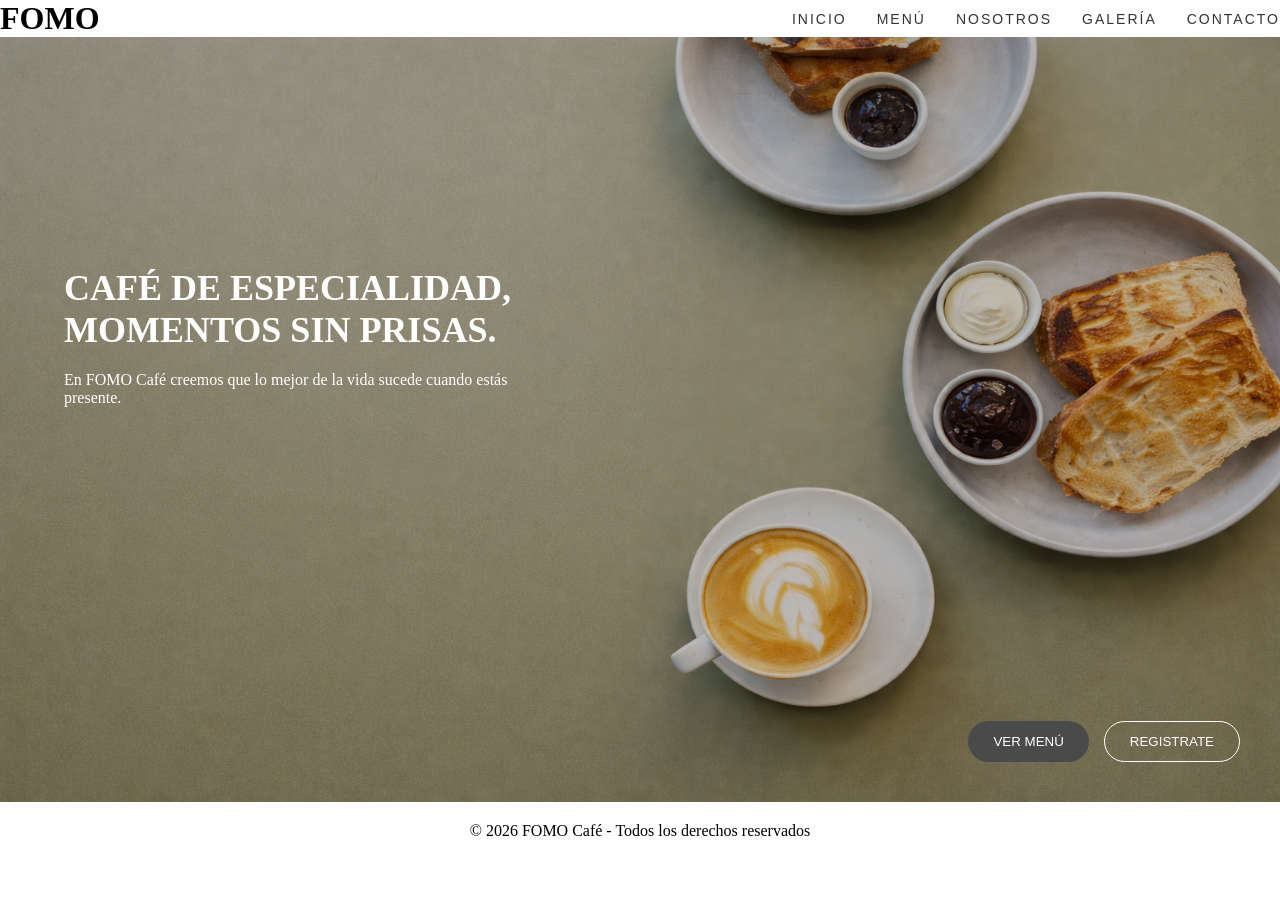
==== proyecto pagina web/FOMO/index.html @ 281b7c55 "Add files via upload" ====
<!DOCTYPE html>
<html lang="es">

<head>
    <meta charset="UTF-8">
    <meta name="viewport" content="width=device-width, initial-scale=1.0">
    <title>FOMO Café</title>

    <link href="https://fonts.googleapis.com/css2?family=Alice&family=Glacial+Indifference&display=swap"
        rel="stylesheet">

    <link rel="stylesheet" href="styles.css">
</head>

<body>

    <header class="header">
        <div class="container nav">
            <h1 class="logo">FOMO</h1>
            <nav>
                <a href="#">INICIO</a>
                <a href="#">MENÚ</a>
                <a href="#">NOSOTROS</a>
                <a href="#">GALERÍA</a>
                <a href="#">CONTACTO</a>
            </nav>
        </div>
    </header>

    <main>

        <section class="hero">
            <img src="img/cafe.png" class="fondo" alt="Fondo">
            <div class="overlay"></div>

            <div class="hero-content">
                <h2>CAFÉ DE ESPECIALIDAD,<br> MOMENTOS SIN PRISAS.</h2>
                <p>En FOMO Café creemos que lo mejor de la vida sucede cuando estás presente.</p>
            </div>



            <div class="buttons">
                <button class="btn-primary">VER MENÚ</button>
                <button class="btn-secondary">REGISTRATE</button>
            </div>

            }

        </section>

    </main>

    <footer>
        <p>© 2026 FOMO Café - Todos los derechos reservados</p>
    </footer>


</body>

</html>
---- proyecto pagina web/FOMO/styles.css ----
* {
     margin: 0;
     padding: 0;
     box-sizing: border-box;
 }

 .hero {
     position: relative;
     height: 85vh;
 }

 .fondo {
     position: absolute;
     width: 100%;
     height: 100%;
 }

 .hero-content {
     position: absolute;
     top: 30%;
     left: 5%;
     color: white;
     max-width: 500px;
 }

 .buttons {
     position: absolute;
     bottom: 40px;
     right: 40px;
     display: flex;
     gap: 15px;
 }

 .overlay {
     position: absolute;
     width: 100%;
     height: 100%;
     background: rgba(0, 0, 0, 0.25);
 }

 .hero h2 {
     font-size: 36px;
     margin-bottom: 20px;
 }

 .hero p {
     font-size: 16px;
     margin-bottom: 25px;
 }

 .btn-primary {
     padding: 12px 25px;
     background: #4a4a4a;
     border: none;
     color: white;
     border-radius: 25px;

 }

 .btn-secondary {
     padding: 12px 25px;
     background: transparent;
     border: 1px solid white;
     color: white;
     border-radius: 25px;
 }

 nav {
     display: flex;
     justify-content: flex-end;
     width: 100%;
     gap: 30px;
 }

 .container.nav {
     display: flex;
     align-items: center;
 }

 nav a {
     text-decoration: none;
     color: #333;
     font-family: 'Glacial Indifference', sans-serif;
     font-size: 14px;
     letter-spacing: 2px;
 }

 footer {
     text-align: center;
     padding: 20px;
 }

 @media (max-width: 768px) {
     .hero {
         height: 100vh;
     }

     .hero-content {
         top: 20%;
         left: 5%;
         right: 5%;
         max-width: 100%;
         text-align: center;
     }

     .hero h2 {
         font-size: 28px;
     }

     .buttons {
         position: relative;
         bottom: 0;
         right: 0;
         margin-top: 30px;
         flex-direction: column;
         align-items: center;
         width: 100%;
     }

     .btn-primary,
     .btn-secondary {
         width: 80%;
         text-align: center;
     }

     nav {
         display: none;

     }
 }

 @media (min-width: 769px) and (max-width: 1024px) {
     .hero h2 {
         font-size: 32px;
     }

     .hero-content {
         max-width: 400px;
     }

     .buttons {
         bottom: 30px;
         right: 30px;
     }
 }
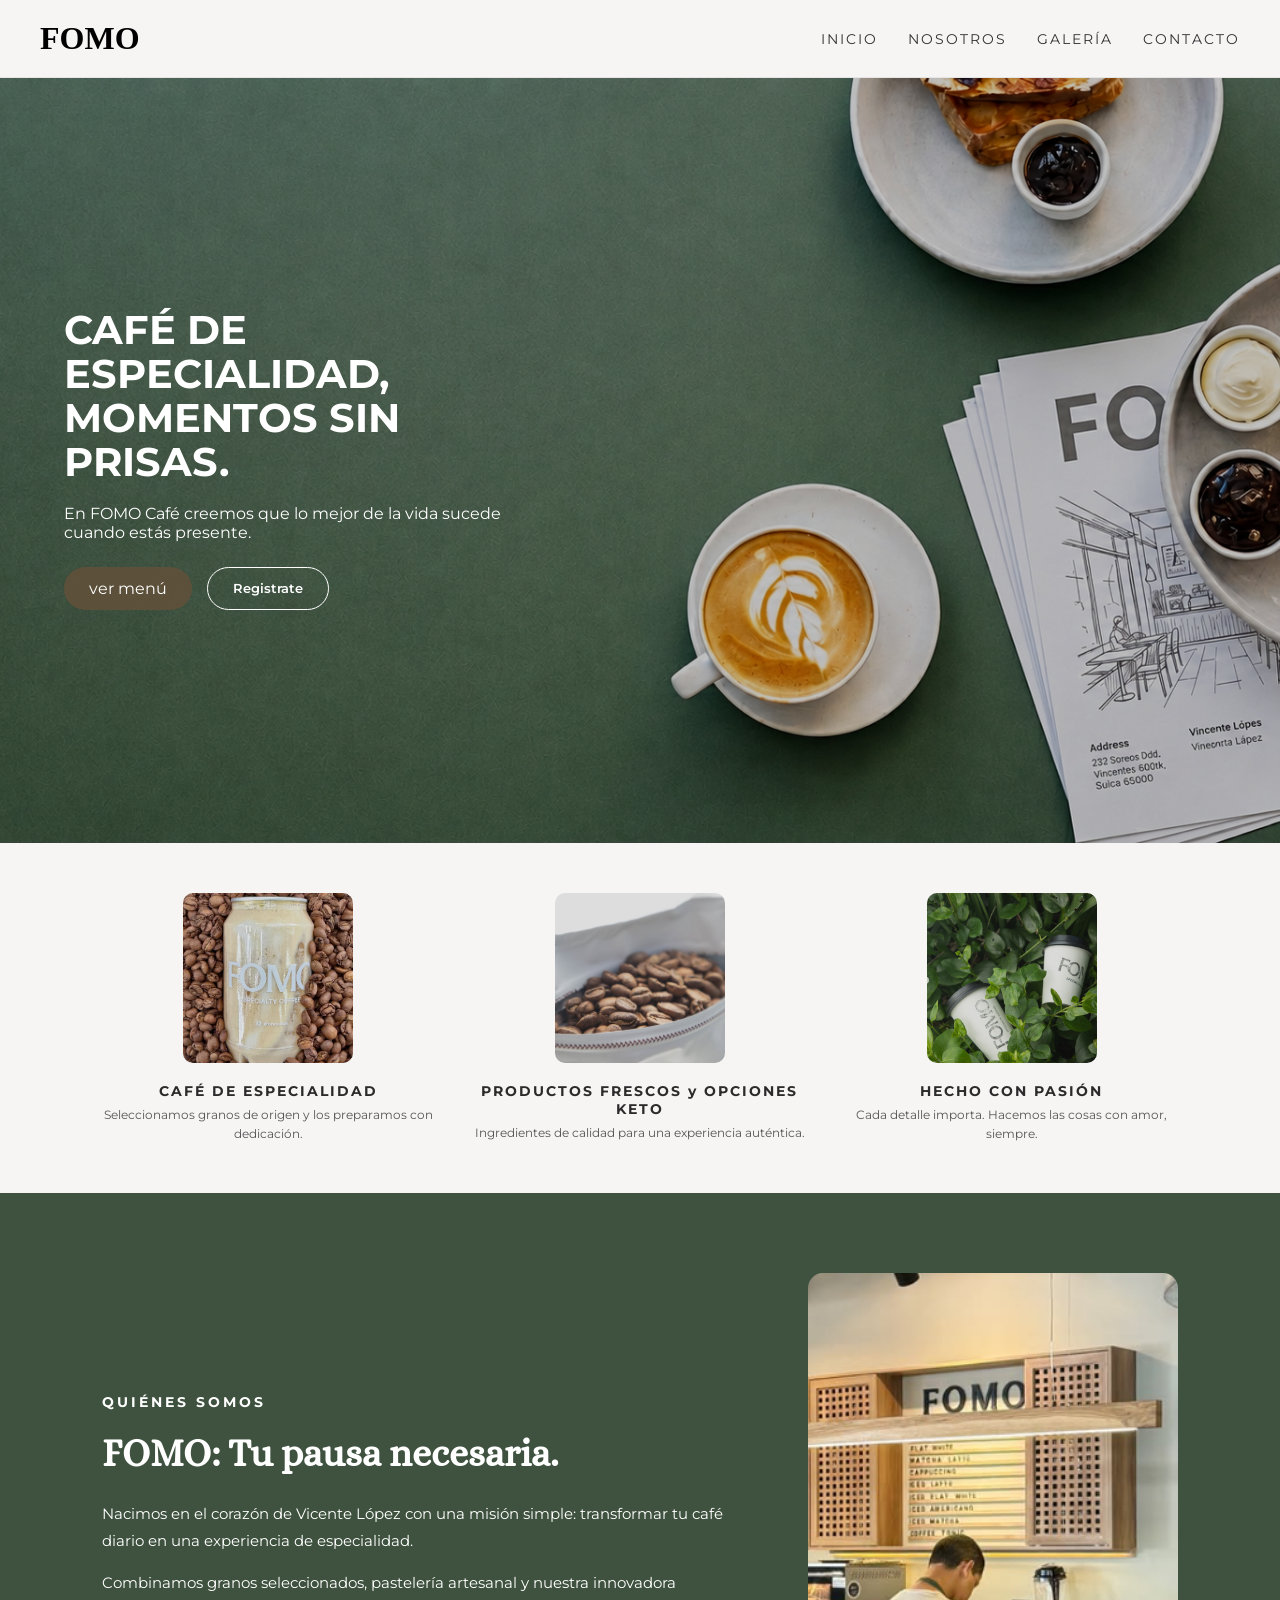
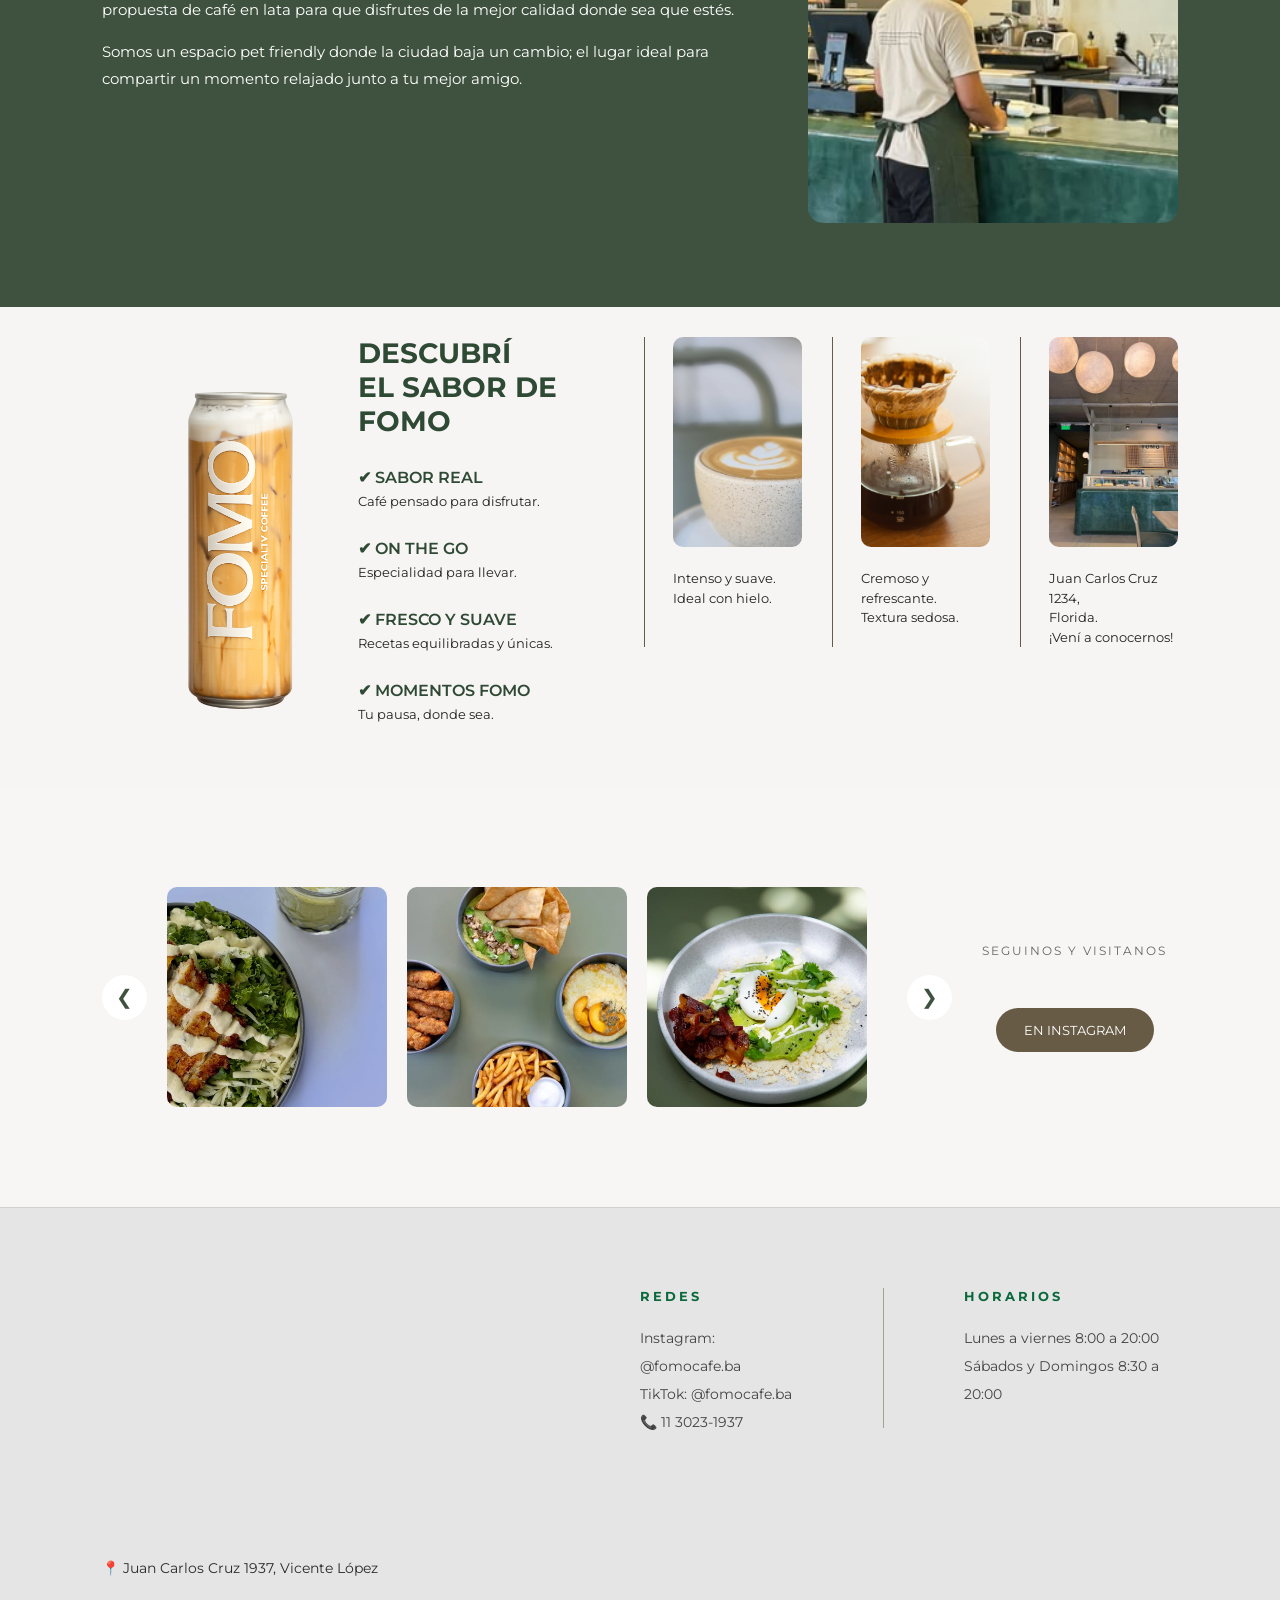
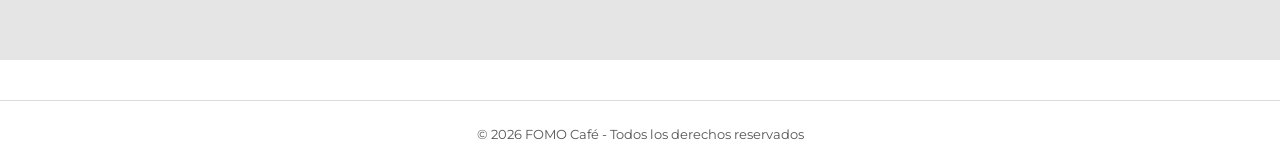
==== commit 41b5190c: "Add files via upload" ====
--- a/proyecto pagina web/FOMO/index.html
+++ b/proyecto pagina web/FOMO/index.html
@@ -6,55 +6,272 @@
     <meta name="viewport" content="width=device-width, initial-scale=1.0">
     <title>FOMO Café</title>
 
-    <link href="https://fonts.googleapis.com/css2?family=Alice&family=Glacial+Indifference&display=swap"
+    <link href="https://fonts.googleapis.com/css2?family=Alice&family=Montserrat:wght@300;400;600;700&display=swap"
         rel="stylesheet">
 
     <link rel="stylesheet" href="styles.css">
+
 </head>
 
 <body>
 
     <header class="header">
         <div class="container nav">
+
             <h1 class="logo">FOMO</h1>
-            <nav>
-                <a href="#">INICIO</a>
-                <a href="#">MENÚ</a>
-                <a href="#">NOSOTROS</a>
-                <a href="#">GALERÍA</a>
-                <a href="#">CONTACTO</a>
+
+            <div class="menu-toggle" id="menu-toggle">☰</div>
+
+            <nav id="nav-menu">
+
+                <a href="index.html">INICIO</a>
+                <a href="nosotros.html">NOSOTROS</a>
+                <a href="galeria.html">GALERÍA</a>
+                <a href="contacto.html">CONTACTO</a>
             </nav>
+
         </div>
     </header>
 
     <main>
 
-        <section class="hero">
+        <section class="hero" id="inicio">
             <img src="img/cafe.png" class="fondo" alt="Fondo">
             <div class="overlay"></div>
+
 
             <div class="hero-content">
                 <h2>CAFÉ DE ESPECIALIDAD,<br> MOMENTOS SIN PRISAS.</h2>
                 <p>En FOMO Café creemos que lo mejor de la vida sucede cuando estás presente.</p>
-            </div>
-
-
-
-            <div class="buttons">
-                <button class="btn-primary">VER MENÚ</button>
-                <button class="btn-secondary">REGISTRATE</button>
-            </div>
-
-            }
+
+                <div class="buttons">
+                    <a href="menu.html" class="btn-primary">ver menú</a>
+                    <button class="btn-secondary" id="open-modal">Registrate</button>
+                </div>
+            </div>
+
+
+        </section>
+
+        <div class="modal" id="modal">
+
+            <div class="modal-content">
+
+                <span class="close-btn" id="close-modal">&times;</span>
+
+                <h2>Iniciar sesión</h2>
+
+                <input type="email" placeholder="Correo electrónico">
+
+                <input type="password" placeholder="Contraseña">
+
+                <button class="login-btn">Ingresar</button>
+
+                <p class="register-text">
+                    ¿No tenés cuenta? <a href="#" id="show-register">Registrate</a>
+                </p>
+            </div>
+
+        </div>
+        <section class="features">
+
+            <div class="feature-item">
+                <div class="feature-image">
+                    <img src="img/cafe1.jpg" alt="Café de especialidad">
+                </div>
+                <h3>CAFÉ DE ESPECIALIDAD</h3>
+                <p>Seleccionamos granos de origen y los preparamos con dedicación.</p>
+            </div>
+
+            <div class="feature-item">
+                <div class="feature-image">
+                    <img src="img/cafe2.jpg" alt="Productos frescos">
+                </div>
+                <h3>PRODUCTOS FRESCOS y OPCIONES KETO</h3>
+                <p>Ingredientes de calidad para una experiencia auténtica.</p>
+            </div>
+
+            <div class="feature-item">
+                <div class="feature-image">
+                    <img src="img/cafe3.jpg" alt="Hecho con pasión">
+                </div>
+                <h3>HECHO CON PASIÓN</h3>
+                <p>Cada detalle importa. Hacemos las cosas con amor, siempre.</p>
+            </div>
+
+        </section>
+
+        <section class="about">
+
+            <div class="about-text">
+
+                <h2>QUIÉNES SOMOS</h2>
+
+                <h3>FOMO: Tu pausa necesaria.</h3>
+
+                <p>
+                    Nacimos en el corazón de Vicente López con una misión simple:
+                    transformar tu café diario en una experiencia de especialidad.
+                </p>
+
+                <p>
+                    Combinamos granos seleccionados, pastelería artesanal y nuestra
+                    innovadora propuesta de café en lata para que disfrutes de la mejor
+                    calidad donde sea que estés.
+                </p>
+
+                <p>
+                    Somos un espacio pet friendly donde la ciudad baja un cambio; el
+                    lugar ideal para compartir un momento relajado junto a tu mejor amigo.
+                </p>
+
+            </div>
+
+            <div class="about-image">
+                <img src="img/about.jpg" alt="FOMO Café">
+            </div>
+
+        </section>
+
+        <section class="canned-coffee">
+
+            <div class="coffee-left">
+                <img src="img/lata.png" alt="FOMO Canned Coffee">
+            </div>
+
+            <div class="coffee-info">
+                <h2>DESCUBRÍ<br>EL SABOR DE FOMO</h2>
+
+                <div class="benefit">
+                    <h3>✔ SABOR REAL</h3>
+                    <p>Café pensado para disfrutar.</p>
+                </div>
+
+                <div class="benefit">
+                    <h3>✔ ON THE GO</h3>
+                    <p>Especialidad para llevar.</p>
+                </div>
+
+                <div class="benefit">
+                    <h3>✔ FRESCO Y SUAVE</h3>
+                    <p>Recetas equilibradas y únicas.</p>
+                </div>
+
+                <div class="benefit">
+                    <h3>✔ MOMENTOS FOMO</h3>
+                    <p>Tu pausa, donde sea.</p>
+                </div>
+
+            </div>
+
+            <div class="coffee-gallery">
+
+                <div class="gallery-item">
+                    <img src="img/cafe4.jpg" alt="">
+                    <p>Intenso y suave.<br>Ideal con hielo.</p>
+                </div>
+
+                <div class="gallery-item">
+                    <img src="img/cafe5.jpg" alt="">
+                    <p>Cremoso y refrescante.<br>Textura sedosa.</p>
+                </div>
+
+                <div class="gallery-item">
+                    <img src="img/cafe6.jpg" alt="">
+                    <p>Juan Carlos Cruz 1234,<br>Florida.<br>¡Vení a conocernos!</p>
+                </div>
+
+            </div>
+
+        </section>
+
+        <section class="gallery-section">
+
+            <div class="gallery-container">
+
+                <button class="arrow left" onclick="scrollGallery(-300)">
+                    &#10094;
+                </button>
+
+                <div class="gallery-track" id="galleryTrack">
+
+                    <img src="img/foto1.jpg" alt="">
+                    <img src="img/foto2.jpg" alt="">
+                    <img src="img/foto3.jpg" alt="">
+                    <img src="img/foto4.jpg" alt="">
+                    <img src="img/foto5.jpg" alt="">
+                    <img src="img/foto6.jpg" alt="">
+                    <img src="img/foto7.jpg" alt="">
+                    <img src="img/foto8.jpg" alt="">
+                    <img src="img/foto9.jpg" alt="">
+                    <img src="img/foto10.jpg" alt="">
+
+                </div>
+
+                <button class="arrow right" onclick="scrollGallery(300)">
+                    &#10095;
+                </button>
+
+                <div class="instagram-box">
+
+                    <p>SEGUINOS Y VISITANOS</p>
+
+                    <a href="https://www.instagram.com/fomocafe.ba/" class="instagram-btn" target="_blank">
+                        EN INSTAGRAM
+                    </a>
+
+                </div>
+
+            </div>
 
         </section>
 
     </main>
 
-    <footer>
-        <p>© 2026 FOMO Café - Todos los derechos reservados</p>
+    <footer class="contact-section">
+
+        <div class="map-container">
+
+            <iframe src="https://www.google.com/maps?q=FOMO+cafe+Vicente+Lopez&output=embed" width="100%" height="250"
+                style="border:0;" allowfullscreen="" loading="lazy">
+            </iframe>
+
+            <p class="address">
+                📍 Juan Carlos Cruz 1937, Vicente López
+            </p>
+
+        </div>
+
+        <div class="contact-info">
+
+            <div class="info-block">
+
+                <h3>REDES</h3>
+
+                <p>Instagram: @fomocafe.ba</p>
+                <p>TikTok: @fomocafe.ba</p>
+                <p>📞 11 3023-1937</p>
+
+            </div>
+
+            <div class="vertical-line"></div>
+
+            <div class="info-block">
+
+                <h3>HORARIOS</h3>
+
+                <p>Lunes a viernes 8:00 a 20:00</p>
+                <p>Sábados y Domingos 8:30 a 20:00</p>
+
+            </div>
     </footer>
 
+    <div class="copyright">
+        © 2026 FOMO Café - Todos los derechos reservados
+    </div>
+    </footer>
+
+    <script src="script.js"></script>
 
 </body>
 
--- a/proyecto pagina web/FOMO/styles.css
+++ b/proyecto pagina web/FOMO/styles.css
@@ -13,6 +13,7 @@
      position: absolute;
      width: 100%;
      height: 100%;
+     object-fit: cover;
  }
 
  .hero-content {
@@ -24,9 +25,7 @@
  }
 
  .buttons {
-     position: absolute;
-     bottom: 40px;
-     right: 40px;
+     margin-top: 25px;
      display: flex;
      gap: 15px;
  }
@@ -39,22 +38,30 @@
  }
 
  .hero h2 {
-     font-size: 36px;
+     font-family: 'Montserrat', sans-serif;
+     font-size: 40px;
+     font-weight: bold;
      margin-bottom: 20px;
+     line-height: 1.1;
  }
 
  .hero p {
-     font-size: 16px;
+     font-family: 'Montserrat', sans-serif;
+     font-weight: 400;
      margin-bottom: 25px;
  }
 
  .btn-primary {
      padding: 12px 25px;
-     background: #4a4a4a;
+     background: #5f513aee;
      border: none;
      color: white;
      border-radius: 25px;
-
+     font-family: 'Montserrat', sans-serif;
+     font-weight: 400;
+     text-decoration: none;
+     cursor: pointer;
+     transition: 0.3s;
  }
 
  .btn-secondary {
@@ -63,6 +70,8 @@
      border: 1px solid white;
      color: white;
      border-radius: 25px;
+     font-family: 'Montserrat', sans-serif;
+     font-weight: 600;
  }
 
  nav {
@@ -70,76 +79,1036 @@
      justify-content: flex-end;
      width: 100%;
      gap: 30px;
+
+     position: static;
+     z-index: 1000;
+     height: auto;
+     background: transparent;
+ }
+
+ nav.active {
+     right: 0;
+ }
+
+ .container {
+     max-width: 1400px;
+     margin: 0 auto;
+     padding: 0 40px;
+ }
+
+ .header {
+     background-color: #f7f4f4;
+     border-bottom: 1px solid #e5e5e5;
  }
 
  .container.nav {
      display: flex;
      align-items: center;
+     justify-content: space-between;
+     padding: 20px 40px;
  }
 
  nav a {
      text-decoration: none;
      color: #333;
-     font-family: 'Glacial Indifference', sans-serif;
+     font-family: 'Montserrat', sans-serif;
      font-size: 14px;
      letter-spacing: 2px;
  }
 
- footer {
+
+ .copyright {
+     width: 100%;
      text-align: center;
-     padding: 20px;
+     padding: 25px 0;
+     margin-top: 40px;
+     border-top: 1px solid #d9d9d9;
+
+     font-family: 'Montserrat', sans-serif;
+     font-size: 13px;
+     color: #555;
+ }
+
+ .modal {
+     display: none;
+     position: fixed;
+     top: 0;
+     left: 0;
+     width: 100%;
+     height: 100%;
+     z-index: 3000;
+     background: rgba(0, 0, 0, 0.45);
+     justify-content: center;
+     align-items: center;
+ }
+
+ .modal-content {
+
+     background: white;
+     width: 350px;
+     padding: 40px;
+     border-radius: 20px;
+     display: flex;
+     flex-direction: column;
+     gap: 15px;
+     position: relative;
+     font-family: 'Montserrat', sans-serif;
+ }
+
+ .modal-content h2 {
+     text-align: center;
+     margin-bottom: 10px;
+     color: #2b2b2b;
+ }
+
+ .modal-content input {
+
+     padding: 14px;
+     border-radius: 10px;
+     border: 1px solid #ddd;
+     outline: none;
+     font-family: 'Montserrat', sans-serif;
+ }
+
+ .login-btn {
+
+     padding: 14px;
+     border: none;
+     border-radius: 30px;
+     background: #3F523F;
+     color: white;
+     font-family: 'Montserrat', sans-serif;
+     cursor: pointer;
+     transition: 0.3s;
+ }
+
+ .close-btn {
+
+     position: absolute;
+     top: 15px;
+     right: 20px;
+     font-size: 24px;
+     cursor: pointer;
+ }
+
+ .register-text {
+     text-align: center;
+     font-size: 14px;
+ }
+
+ .register-text a {
+
+     color: #3F523F;
+     text-decoration: none;
+     font-weight: 600;
  }
 
  @media (max-width: 768px) {
+
      .hero {
          height: 100vh;
+         overflow: hidden;
+     }
+
+     .fondo {
+         width: 100%;
+         height: 100%;
+         object-fit: cover;
+         object-position: center;
      }
 
      .hero-content {
-         top: 20%;
-         left: 5%;
-         right: 5%;
-         max-width: 100%;
+         position: absolute;
+         top: 55%;
+         left: 50%;
+         transform: translate(-50%, -50%);
+
+         width: 90%;
          text-align: center;
-     }
-
-     .hero h2 {
-         font-size: 28px;
-     }
-
-     .buttons {
-         position: relative;
-         bottom: 0;
-         right: 0;
-         margin-top: 30px;
+
+         display: flex;
          flex-direction: column;
          align-items: center;
-         width: 100%;
+         justify-content: center;
+     }
+
+     .hero h2 {
+         font-size: 32px;
+         line-height: 1;
+         margin-bottom: 20px;
+     }
+
+     .hero p {
+         font-size: 16px;
+         line-height: 1.5;
+         margin-bottom: 25px;
+     }
+
+     .buttons {
+         display: flex;
+         flex-direction: row;
+         justify-content: center;
+         align-items: center;
+         gap: 12px;
+         flex-wrap: wrap;
      }
 
      .btn-primary,
      .btn-secondary {
+         padding: 12px 22px;
+         font-size: 14px;
+     }
+ }
+
+ @media (min-width: 769px) and (max-width: 1024px) {
+
+     .hero {
+         height: 100vh;
+     }
+
+     .hero-content {
+         position: absolute;
+         top: 52%;
+         left: 50%;
+         transform: translate(-50%, -50%);
+
          width: 80%;
          text-align: center;
-     }
-
-     nav {
+
+         display: flex;
+         flex-direction: column;
+         align-items: center;
+     }
+
+     .hero h2 {
+         font-size: 58px;
+         line-height: 1;
+         margin-bottom: 25px;
+     }
+
+     .hero p {
+         font-size: 18px;
+         line-height: 1.5;
+         margin-bottom: 30px;
+     }
+
+     .buttons {
+         display: flex;
+         justify-content: center;
+         gap: 15px;
+     }
+ }
+
+ .features {
+     background: #f7f4f4;
+     padding: 50px 8%;
+     display: flex;
+     justify-content: space-between;
+     align-items: flex-start;
+     gap: 40px;
+ }
+
+ .feature-item {
+     width: 33%;
+     text-align: center;
+
+     display: flex;
+     flex-direction: column;
+     align-items: center;
+ }
+
+ .icon {
+     font-size: 40px;
+     margin-bottom: 20px;
+     color: #4a4a4a;
+ }
+
+ .feature-image img {
+     width: 170px;
+     height: 170px;
+     object-fit: cover;
+     margin-bottom: 15px;
+     border-radius: 10px;
+ }
+
+ .feature-item h3 {
+     font-family: 'Montserrat', sans-serif;
+     font-size: 14px;
+     letter-spacing: 2px;
+     color: #2b2b2b;
+     margin-bottom: 5px;
+ }
+
+
+ .feature-item p {
+     font-family: 'Montserrat', sans-serif;
+     font-size: 12px;
+     color: #555;
+     line-height: 1.6;
+ }
+
+ @media (max-width: 768px) {
+
+     .features {
+         flex-direction: column;
+         align-items: center;
+     }
+
+     .feature-item {
+         width: 100%;
+         margin-bottom: 40px;
+     }
+ }
+
+ .about {
+     display: flex;
+     justify-content: space-between;
+     align-items: center;
+
+     padding: 80px 8%;
+     gap: 60px;
+
+     background: #3F523F
+ }
+
+ .about-text {
+     width: 60%;
+ }
+
+ .about-text h2 {
+     font-family: 'Montserrat', sans-serif;
+     font-size: 14px;
+     letter-spacing: 3px;
+     color: white;
+
+     margin-bottom: 20px;
+ }
+
+ .about-text h3 {
+     font-family: 'Alice', serif;
+     font-size: 38px;
+     font-weight: bold;
+
+     color: white;
+
+     margin-bottom: 25px;
+ }
+
+ .about-text p {
+     font-family: 'Montserrat', sans-serif;
+
+     font-size: 15px;
+     line-height: 1.8;
+
+     color: white;
+
+     margin-bottom: 15px;
+ }
+
+ .about-image {
+     width: 35%;
+ }
+
+ .about-image img {
+     width: 100%;
+     height: 350px;
+
+     object-fit: cover;
+     border-radius: 8px;
+ }
+
+
+ @media (max-width: 768px) {
+
+     .about {
+         flex-direction: column;
+         padding: 60px 20px;
+     }
+
+     .about-text {
+         width: 100%;
+         text-align: center;
+     }
+
+     .about-image {
+         width: 100%;
+     }
+
+     .about-text h3 {
+         font-size: 28px;
+     }
+
+ }
+
+ .canned-coffee {
+     background: #f7f4f4;
+     padding: 30px 8%;
+     display: flex;
+     align-items: flex-start;
+     justify-content: space-between;
+     gap: 10px;
+ }
+
+ .coffee-left {
+     width: 30%;
+     margin-right: -30px;
+     display: flex;
+     align-items: stretch;
+ }
+
+ .coffee-left img {
+     width: 100%;
+     height: 420px;
+     object-fit: contain;
+ }
+
+ .coffee-info {
+     width: 30%;
+ }
+
+ .coffee-info h2 {
+     font-family: 'Montserrat', sans-serif;
+     font-size: 28px;
+     font-weight: 700;
+     color: #2f4a34;
+     margin-bottom: 30px;
+     line-height: 1.2;
+ }
+
+ .benefit {
+     margin-bottom: 30px;
+ }
+
+ .benefit h3 {
+     font-family: 'Montserrat', sans-serif;
+     font-size: 16px;
+     font-weight: 600;
+     color: #2f4a34;
+     margin-bottom: 6px;
+ }
+
+ .benefit p {
+     font-family: 'Montserrat', sans-serif;
+     font-size: 13px;
+     font-weight: 400;
+     color: #222;
+ }
+
+ .coffee-gallery {
+     width: 58%;
+     display: flex;
+     gap: 30px;
+ }
+
+ .gallery-item {
+     width: 31%;
+     padding-left: 28px;
+     border-left: 1px solid #5f513aee;
+ }
+
+ .gallery-item img {
+     width: 100%;
+     height: 210px;
+     object-fit: cover;
+     border-radius: 10px;
+     margin-bottom: 18px;
+ }
+
+ .gallery-item p {
+     font-family: 'Montserrat', sans-serif;
+     font-size: 13px;
+     font-weight: 400;
+     line-height: 1.5;
+     color: #222;
+ }
+
+ @media (max-width: 768px) {
+
+     .canned-coffee {
+         flex-direction: column;
+         align-items: center;
+         text-align: center;
+         padding: 40px 20px;
+         gap: 35px;
+     }
+
+     .coffee-left,
+     .coffee-info,
+     .coffee-gallery {
+         width: 100%;
+         margin-right: 0;
+     }
+
+     .coffee-left {
+         justify-content: center;
+     }
+
+     .coffee-left img {
+         width: 180px;
+         height: auto;
+     }
+
+     .coffee-info h2 {
+         font-size: 20px;
+         margin-bottom: 20px;
+     }
+
+     .benefit {
+         margin-bottom: 20px;
+     }
+
+     .benefit h3 {
+         font-size: 14px;
+     }
+
+     .benefit p {
+         font-size: 12px;
+     }
+
+     .coffee-gallery {
+         flex-direction: column;
+         gap: 25px;
+     }
+
+     .gallery-item {
+         width: 100%;
+         padding-left: 0;
+         padding-top: 20px;
+         border-left: none;
+         border-top: 1px solid #5f513aee;
+     }
+
+     .gallery-item img {
+         height: 190px;
+     }
+
+     .gallery-item p {
+         font-size: 12px;
+     }
+ }
+
+ .gallery-section {
+     background: #3F523F;
+     padding: 70px 5%;
+ }
+
+ .gallery-container {
+     display: flex;
+     align-items: center;
+     gap: 20px;
+ }
+
+ .arrow {
+     background: white;
+     border: none;
+
+     width: 45px;
+     height: 45px;
+
+     border-radius: 50%;
+
+     cursor: pointer;
+
+     font-size: 20px;
+
+     color: #3F523F;
+
+     flex-shrink: 0;
+
+     transition: 0.3s;
+ }
+
+ .arrow:hover {
+     background: #ddd;
+ }
+
+ .gallery-track {
+     display: flex;
+     gap: 20px;
+
+     overflow-x: auto;
+     scroll-behavior: smooth;
+
+     width: 70%;
+ }
+
+ .gallery-track::-webkit-scrollbar {
+     display: none;
+ }
+
+ .gallery-track img {
+     width: 220px;
+     height: 220px;
+
+     object-fit: cover;
+
+     border-radius: 10px;
+
+     flex-shrink: 0;
+ }
+
+ .instagram-box {
+     width: 20%;
+ }
+
+ .instagram-box p {
+     font-family: 'Montserrat', sans-serif;
+
+     font-size: 12px;
+     letter-spacing: 2px;
+
+     color: white;
+
+     margin-bottom: 20px;
+ }
+
+ .instagram-btn {
+     display: inline-block;
+
+     padding: 14px 28px;
+
+     border-radius: 30px;
+
+     background: #5f513aee;
+
+     color: white;
+
+     text-decoration: none;
+
+     font-family: 'Montserrat', sans-serif;
+
+     font-size: 13px;
+
+     transition: 0.3s;
+ }
+
+ .instagram-btn:hover {
+     background: #2f2f2f;
+ }
+
+
+ @media (max-width: 768px) {
+
+     .gallery-container {
+         flex-direction: column;
+     }
+
+     .gallery-track {
+         width: 100%;
+     }
+
+     .gallery-track img {
+         width: 180px;
+         height: 180px;
+     }
+
+     .instagram-box {
+         width: 100%;
+         text-align: center;
+     }
+
+     .arrow {
          display: none;
-
-     }
- }
-
- @media (min-width: 769px) and (max-width: 1024px) {
-     .hero h2 {
-         font-size: 32px;
-     }
-
-     .hero-content {
-         max-width: 400px;
-     }
-
-     .buttons {
-         bottom: 30px;
-         right: 30px;
-     }
+     }
+ }
+
+ .contact-section {
+
+     display: flex;
+     justify-content: space-between;
+     align-items: flex-start;
+     gap: 60px;
+     padding: 80px 8%;
+     background: #e5e5e5;
+     border-top: 1px solid #d0d0d0;
+ }
+
+ .map-container {
+     width: 40%;
+ }
+
+ .map-container iframe {
+     border-radius: 12px;
+ }
+
+ .address {
+
+     margin-top: 15px;
+     font-family: 'Montserrat', sans-serif;
+     font-size: 14px;
+     color: #2b2b2b;
+     line-height: 1.6;
+ }
+
+ .contact-info {
+     width: 50%;
+     display: flex;
+     align-items: flex-start;
+     gap: 80px;
+ }
+
+ .vertical-line {
+
+     width: 1px;
+     height: 140px;
+
+     background: #5f513aee;
+
+     opacity: 0.5;
+ }
+
+ .info-block h3 {
+
+     font-family: 'Montserrat', sans-serif;
+
+     font-size: 13px;
+
+     letter-spacing: 3px;
+
+     margin-bottom: 20px;
+
+     color: #09693a;
+ }
+
+ .info-block p {
+
+     font-family: 'Montserrat', sans-serif;
+
+     font-size: 14px;
+
+     line-height: 2;
+
+     color: #444;
+ }
+
+ @media (max-width: 768px) {
+
+     .contact-section {
+
+         flex-direction: column;
+
+         padding: 60px 20px;
+     }
+
+     .map-container,
+     .contact-info {
+
+         width: 100%;
+     }
+
+     .contact-info {
+
+         flex-direction: column;
+
+         gap: 30px;
+     }
+
+     .vertical-line {
+         display: none;
+     }
+ }
+
+ .menu-page {
+     background: #f7f4f4;
+     min-height: 100vh;
+     padding: 80px 8%;
+ }
+
+ .menu-page h1 {
+     font-family: 'Montserrat', sans-serif;
+     text-align: center;
+     color: #3F523F;
+     margin-bottom: 60px;
+     font-size: 42px;
+ }
+
+ .menu-category {
+     margin-bottom: 50px;
+ }
+
+ .menu-category h2 {
+     color: #5f513aee;
+     border-bottom: 2px solid #5f513aee;
+     padding-bottom: 10px;
+     margin-bottom: 20px;
+     font-family: 'Montserrat', sans-serif;
+ }
+
+ .menu-item {
+     display: flex;
+     justify-content: space-between;
+     padding: 15px 0;
+     border-bottom: 1px solid #ddd;
+     font-family: 'Montserrat', sans-serif;
+ }
+
+ .menu-toggle {
+     display: none;
+     font-size: 30px;
+     cursor: pointer;
+     color: #111;
+ }
+
+ @media (max-width: 1024px) {
+
+     .menu-toggle {
+         display: block;
+     }
+
+     #nav-menu {
+         position: fixed;
+         top: 0;
+         right: -100%;
+         width: 220px;
+         height: 100vh;
+         background: white;
+         display: flex;
+         flex-direction: column;
+         padding-top: 100px;
+         padding-left: 40px;
+         gap: 25px;
+         transition: 0.3s;
+         justify-content: flex-start;
+     }
+
+     #nav-menu.active {
+         right: 0;
+     }
+ }
+
+ .contact-page {
+
+     min-height: 100vh;
+     background: #f7f4f4;
+     padding: 80px 8%;
+     display: flex;
+     flex-direction: column;
+     align-items: center;
+ }
+
+ .contact-page h1 {
+
+     font-family: 'Montserrat', sans-serif;
+     color: #3F523F;
+     margin-bottom: 50px;
+ }
+
+ .contact-form {
+
+     width: 100%;
+     max-width: 700px;
+     display: flex;
+     flex-direction: column;
+     gap: 20px;
+ }
+
+ .contact-form input,
+ .contact-form textarea {
+
+     padding: 16px;
+     border: 1px solid #ddd;
+     border-radius: 10px;
+     font-family: 'Montserrat', sans-serif;
+ }
+
+ .contact-form button {
+
+     background: #5f513aee;
+     color: white;
+     border: none;
+     padding: 15px;
+     border-radius: 30px;
+     font-family: 'Montserrat', sans-serif;
+     cursor: pointer;
+ }
+
+ @media (max-width: 1024px) {
+
+     .contact-page {
+
+         padding: 70px 40px;
+     }
+
+     .contact-page h1 {
+
+         font-size: 38px;
+         text-align: center;
+     }
+
+     .contact-form {
+
+         max-width: 100%;
+     }
+
+ }
+
+ @media (max-width: 768px) {
+
+     .contact-page {
+
+         padding: 60px 20px;
+     }
+
+     .contact-page h1 {
+
+         font-size: 30px;
+         margin-bottom: 35px;
+         text-align: center;
+     }
+
+     .contact-form {
+
+         width: 100%;
+     }
+
+     .contact-form input,
+     .contact-form textarea {
+
+         padding: 14px;
+         font-size: 14px;
+     }
+
+     .contact-form button {
+
+         width: 100%;
+         padding: 14px;
+         font-size: 14px;
+     }
+
+ }
+
+ .about-fomo {
+     display: flex;
+     align-items: center;
+     justify-content: center;
+     gap: 70px;
+     padding: 100px 10%;
+     background: #415a46;
+ }
+
+ .about-image {
+     flex: 1;
+ }
+
+ .about-image img {
+     width: 100%;
+     max-width: 450px;
+     height: 550px;
+     object-fit: cover;
+     border-radius: 15px;
+ }
+
+ .about-content {
+     flex: 1.2;
+     color: white;
+ }
+
+ .about-content h4 {
+     font-family: 'Montserrat', sans-serif;
+     font-size: 14px;
+     letter-spacing: 4px;
+     margin-bottom: 15px;
+ }
+
+ .about-content h2 {
+     font-size: 52px;
+     margin-bottom: 25px;
+     font-family: 'Montserrat', sans-serif;
+ }
+
+ .about-content p {
+     font-family: 'Montserrat', sans-serif;
+     font-size: 18px;
+     line-height: 1.8;
+     margin-bottom: 18px;
+ }
+
+ .owner-section {
+     margin-top: 35px;
+     padding-top: 25px;
+     border-top: 1px solid rgba(255, 255, 255, 0.3);
+ }
+
+ .owner-text h3 {
+     font-size: 28px;
+     margin-bottom: 15px;
+ }
+
+ @media (max-width:768px) {
+
+     .about-fomo {
+         flex-direction: column;
+         text-align: center;
+         gap: 40px;
+         padding: 70px 20px;
+     }
+
+     .about-image img {
+         max-width: 320px;
+         height: auto;
+     }
+
+     .about-content h2 {
+         font-size: 36px;
+     }
+
+     .about-content p {
+         font-size: 16px;
+     }
+
+     .owner-text h3 {
+         font-size: 24px;
+     }
+
+ }
+
+ .gallery-section {
+     padding: 100px 8%;
+     background: #f8f6f4;
+     text-align: center;
+ }
+
+ .gallery-section h2 {
+     font-family: 'Montserrat', sans-serif;
+     font-size: 60px;
+     font-weight: 700;
+     color: #415a46;
+     margin-bottom: 10px;
+ }
+
+ .gallery-section p {
+     font-family: 'Montserrat', sans-serif;
+     color: #666;
+     margin-bottom: 50px;
+ }
+
+ .gallery-grid {
+     display: grid;
+     grid-template-columns: repeat(3, 1fr);
+     gap: 25px;
+ }
+
+ .gallery-grid img {
+     width: 100%;
+     height: 350px;
+     object-fit: cover;
+     border-radius: 18px;
+     transition: 0.3s ease;
+     box-shadow: 0 8px 20px rgba(0, 0, 0, 0.12);
+ }
+
+ .gallery-grid img:hover {
+     transform: translateY(-5px);
+ }
+
+ @media(max-width:768px) {
+
+     .gallery-grid {
+         grid-template-columns: 1fr;
+     }
+
+     .gallery-grid img {
+         height: 250px;
+     }
+
  }
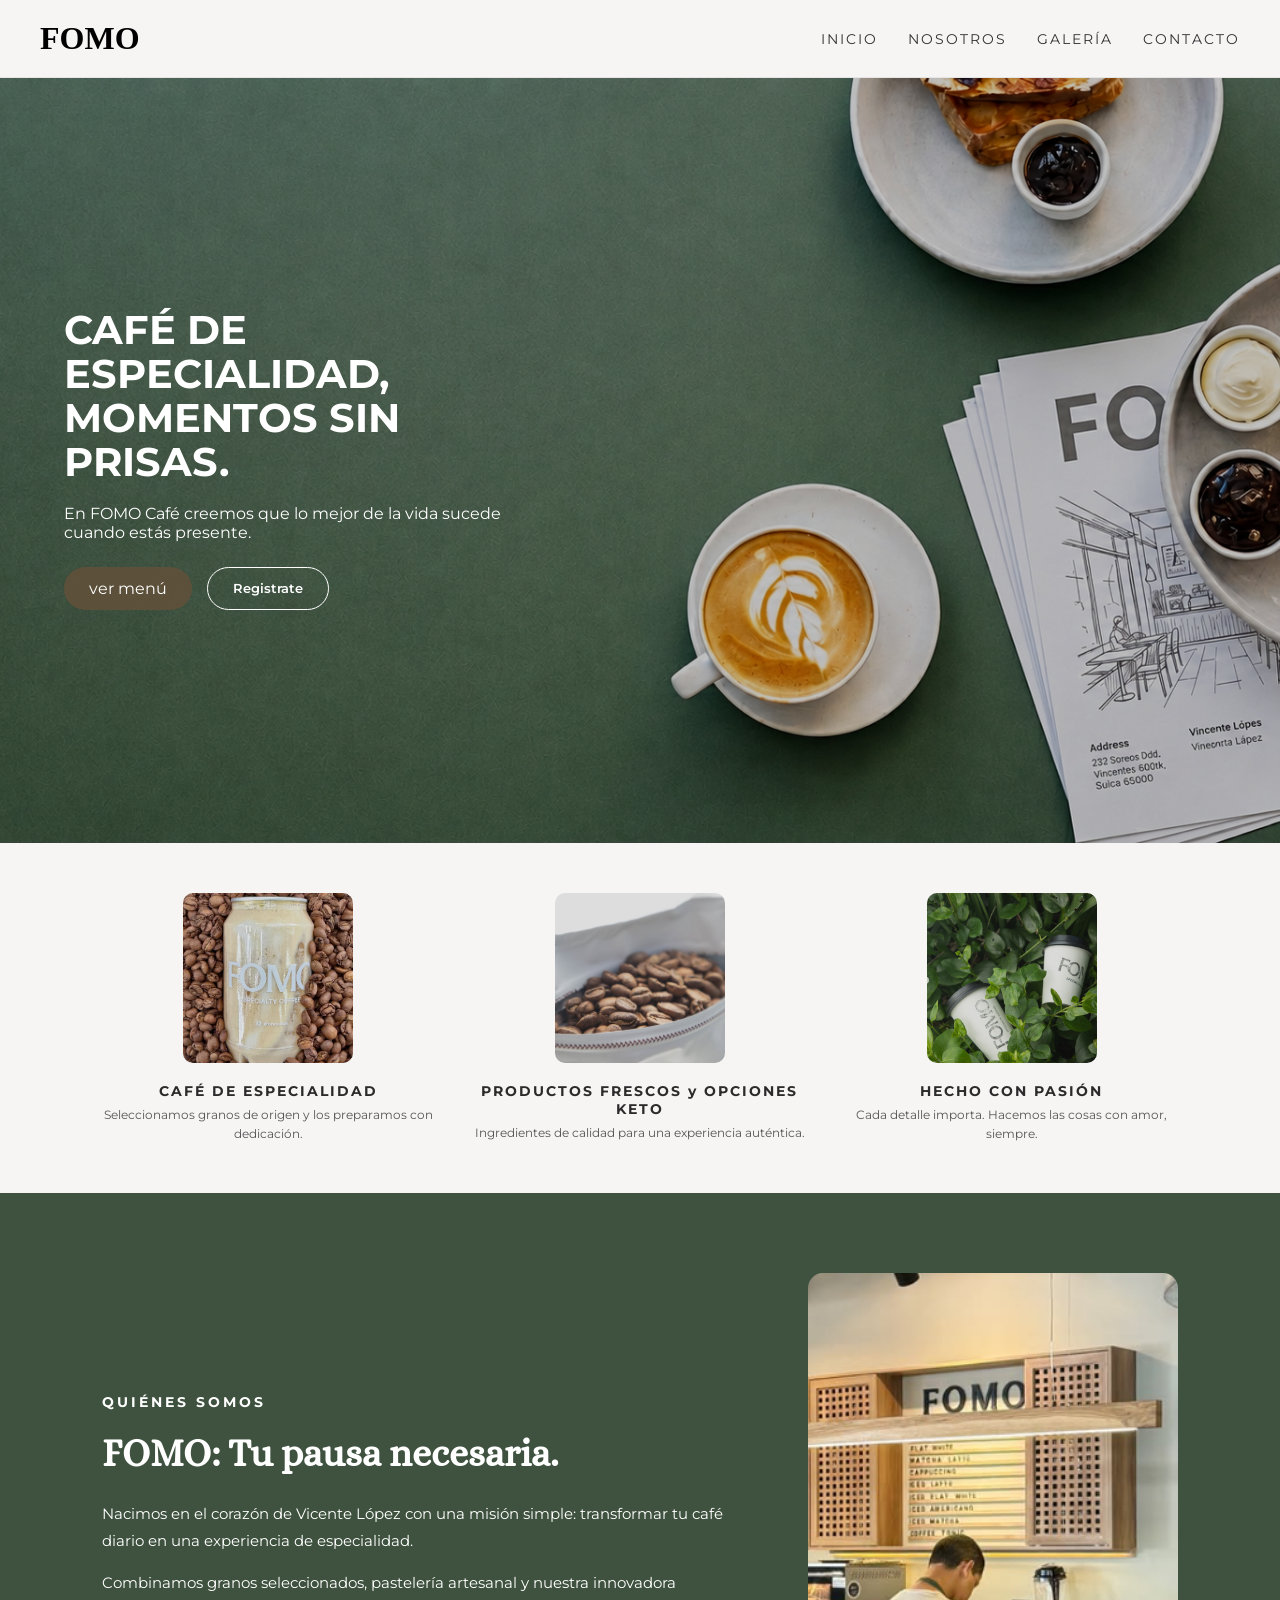
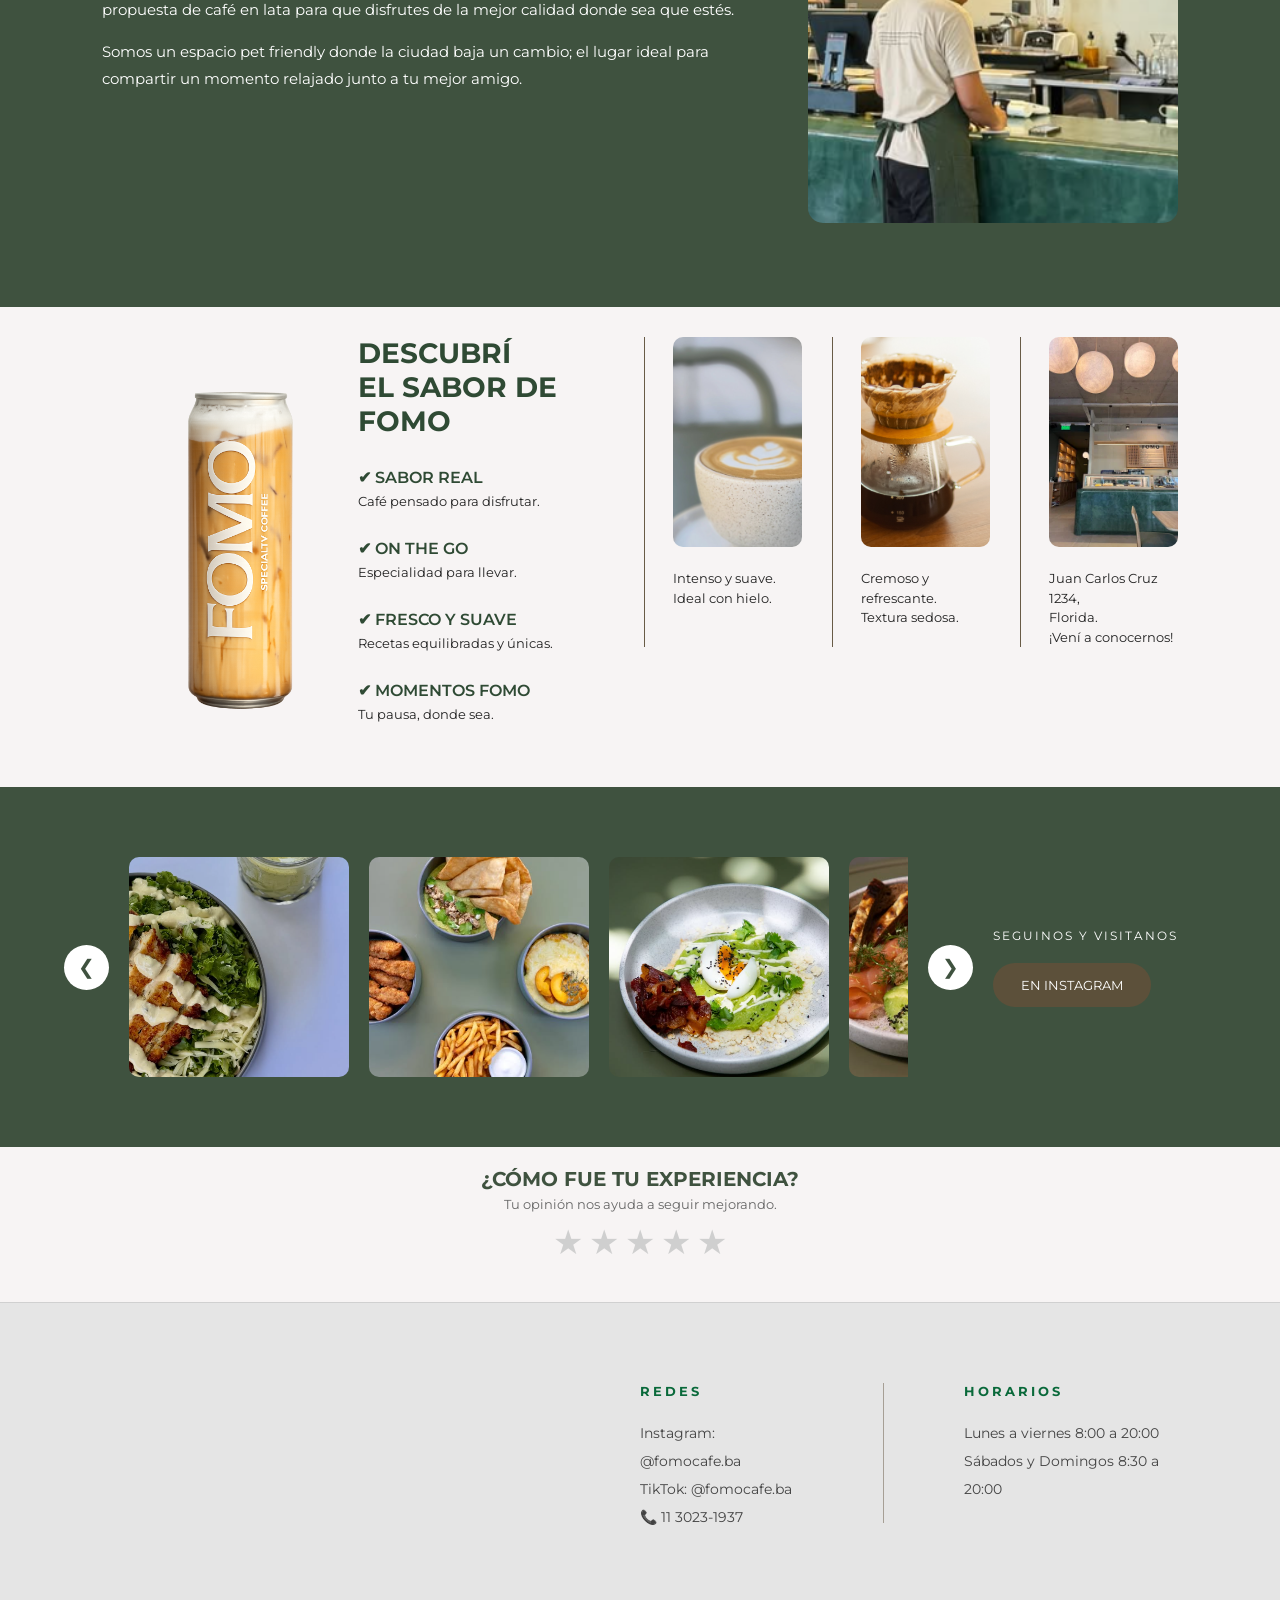
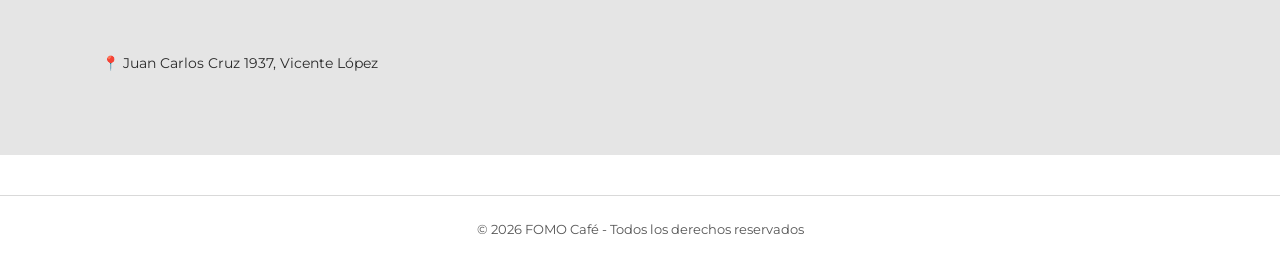
==== commit 5be2defc: "Add files via upload" ====
--- a/proyecto pagina web/FOMO/index.html
+++ b/proyecto pagina web/FOMO/index.html
@@ -66,6 +66,10 @@
                 <input type="password" placeholder="Contraseña">
 
                 <button class="login-btn">Ingresar</button>
+
+                <p id="mensaje" style="display:none; color:#3F523F; text-align:center; font-weight:bold;">
+                    ¡Gracias por registrarte! ☕
+                </p>
 
                 <p class="register-text">
                     ¿No tenés cuenta? <a href="#" id="show-register">Registrate</a>
@@ -227,6 +231,26 @@
         </section>
 
     </main>
+    
+        <section class="rating-section">
+
+            <h2>¿CÓMO FUE TU EXPERIENCIA?</h2>
+
+            <p>Tu opinión nos ayuda a seguir mejorando.</p>
+
+            <div class="stars">
+
+                <span class="star" data-value="1">★</span>
+                <span class="star" data-value="2">★</span>
+                <span class="star" data-value="3">★</span>
+                <span class="star" data-value="4">★</span>
+                <span class="star" data-value="5">★</span>
+
+            </div>
+
+            <p id="ratingMessage"></p>
+
+        </section>
 
     <footer class="contact-section">
 
@@ -265,6 +289,7 @@
 
             </div>
     </footer>
+
 
     <div class="copyright">
         © 2026 FOMO Café - Todos los derechos reservados
--- a/proyecto pagina web/FOMO/styles.css
+++ b/proyecto pagina web/FOMO/styles.css
@@ -412,7 +412,6 @@
  .about-image img {
      width: 100%;
      height: 350px;
-
      object-fit: cover;
      border-radius: 8px;
  }
@@ -601,25 +600,14 @@
  .arrow {
      background: white;
      border: none;
-
      width: 45px;
      height: 45px;
-
      border-radius: 50%;
-
      cursor: pointer;
-
      font-size: 20px;
-
      color: #3F523F;
-
      flex-shrink: 0;
-
      transition: 0.3s;
- }
-
- .arrow:hover {
-     background: #ddd;
  }
 
  .gallery-track {
@@ -876,6 +864,121 @@
      }
  }
 
+ .menu-controls {
+
+     padding: 35px 50px;
+     margin-bottom: 60px;
+     border-bottom: 1px solid #ddd;
+
+ }
+
+ .menu-title {
+     color: #7A6247;
+     font-family: 'Montserrat', sans-serif;
+     font-size: 38px;
+     letter-spacing: 3px;
+     text-align: center;
+     margin-bottom: 50px;
+
+ }
+
+ .menu-toolbar {
+
+     display: flex;
+     flex-wrap: wrap;
+     justify-content: space-between;
+     align-items: flex-start;
+
+ }
+
+ .filters {
+
+     display: flex;
+     flex-wrap: nowrap;
+     gap: 10px;
+     margin-bottom: 45px;
+
+ }
+
+ .filters button {
+     background: transparent;
+     color: #3F523F;
+     border: 2px solid #3F523F;
+     padding: 12px 24px;
+     border-radius: 30px;
+     font-size: 14px;
+     font-weight: 500;
+
+ }
+
+ .filters button:hover {
+     background: #3F523F;
+     color: white;
+
+ }
+
+ .filters button.active {
+     background: #3F523F;
+     color: white;
+
+ }
+
+ #searchInput {
+     width: 240px;
+     padding: 12px 20px;
+     border: 2px solid #d9d9d9;
+     border-radius: 30px;
+     background: white;
+ }
+
+ .search-container {
+     display: flex;
+     justify-content: flex-end;
+     margin-bottom: 25px;
+ }
+
+ #searchInput::placeholder {
+     color: #888;
+
+ }
+
+ @media (max-width: 768px) {
+
+     .menu-controls {
+         padding: 30px 20px;
+         margin-bottom: 40px;
+     }
+
+     .menu-title {
+         font-size: 30px;
+         margin-bottom: 30px;
+         letter-spacing: 2px;
+     }
+
+     .search-container {
+         justify-content: center;
+         margin-bottom: 25px;
+     }
+
+     #searchInput {
+         width: 100%;
+         max-width: 320px;
+     }
+
+     .filters {
+         flex-wrap: wrap;
+         justify-content: center;
+         gap: 12px;
+         margin-bottom: 25px;
+     }
+
+     .filters button {
+         padding: 10px 18px;
+         font-size: 13px;
+     }
+
+ }
+
  .contact-page {
 
      min-height: 100vh;
@@ -938,6 +1041,15 @@
      .contact-form {
 
          max-width: 100%;
+     }
+
+     #contact-message {
+         display: none;
+         margin-top: 20px;
+         text-align: center;
+         font-family: 'Montserrat', sans-serif;
+         font-size: 15px;
+         font-weight: 600;
      }
 
  }
@@ -1062,13 +1174,13 @@
 
  }
 
- .gallery-section {
+ .gallery-page {
      padding: 100px 8%;
      background: #f8f6f4;
      text-align: center;
  }
 
- .gallery-section h2 {
+ .gallery-page h2 {
      font-family: 'Montserrat', sans-serif;
      font-size: 60px;
      font-weight: 700;
@@ -1076,7 +1188,7 @@
      margin-bottom: 10px;
  }
 
- .gallery-section p {
+ .gallery-page p {
      font-family: 'Montserrat', sans-serif;
      color: #666;
      margin-bottom: 50px;
@@ -1095,13 +1207,44 @@
      border-radius: 18px;
      transition: 0.3s ease;
      box-shadow: 0 8px 20px rgba(0, 0, 0, 0.12);
+     cursor: pointer;
  }
 
  .gallery-grid img:hover {
      transform: translateY(-5px);
  }
 
- @media(max-width:768px) {
+ .image-modal {
+     display: none;
+     position: fixed;
+     top: 0;
+     left: 0;
+     width: 100%;
+     height: 100%;
+     background: rgba(0, 0, 0, 0.9);
+     justify-content: center;
+     align-items: center;
+     z-index: 9999;
+ }
+
+ .image-modal img {
+     max-width: 85%;
+     max-height: 85%;
+     border-radius: 15px;
+     box-shadow: 0 0 30px rgba(255, 255, 255, 0.2);
+ }
+
+ .close-image {
+     position: absolute;
+     top: 20px;
+     right: 35px;
+     color: white;
+     font-size: 45px;
+     cursor: pointer;
+     font-weight: bold;
+ }
+
+ @media (max-width:768px) {
 
      .gallery-grid {
          grid-template-columns: 1fr;
@@ -1111,4 +1254,90 @@
          height: 250px;
      }
 
+     .image-modal img {
+         max-width: 95%;
+         max-height: 75%;
+     }
+
+     .close-image {
+         font-size: 35px;
+         top: 15px;
+         right: 20px;
+     }
+
+ }
+
+ .rating-section {
+     background: #f7f4f4;
+     padding: 20px 20px;
+     text-align: center;
+
+     display: flex;
+     flex-direction: column;
+     align-items: center;
+ }
+
+ .rating-section h2 {
+     font-family: 'Montserrat', sans-serif;
+     font-size: 20px;
+     color: #3F523F;
+     margin-bottom: 5px;
+ }
+
+ .rating-section p {
+     font-family: 'Montserrat', sans-serif;
+     font-size: 13px;
+     color: #666;
+     margin-bottom: 10px;
+ }
+
+ .stars {
+     display: flex;
+     justify-content: center;
+     align-items: center;
+     gap: 6px;
+
+     font-size: 34px;
+     color: #cfcfcf;
+     cursor: pointer;
+ }
+
+ .star.active {
+     color: #f5b301;
+     transform: scale(1.1);
+ }
+
+ #ratingMessage {
+     margin-top: 10px;
+     font-family: 'Montserrat', sans-serif;
+     font-size: 14px;
+     font-weight: 600;
+     color: #3F523F;
+ }
+
+ @media (max-width:768px) {
+
+     .rating-section {
+         padding: 18px 15px;
+     }
+
+     .rating-section h2 {
+         font-size: 18px;
+     }
+
+     .rating-section p {
+         font-size: 12px;
+         margin-bottom: 8px;
+     }
+
+     .stars {
+         font-size: 28px;
+         gap: 4px;
+     }
+
+     #ratingMessage {
+         font-size: 13px;
+         margin-top: 8px;
+     }
+
  }
